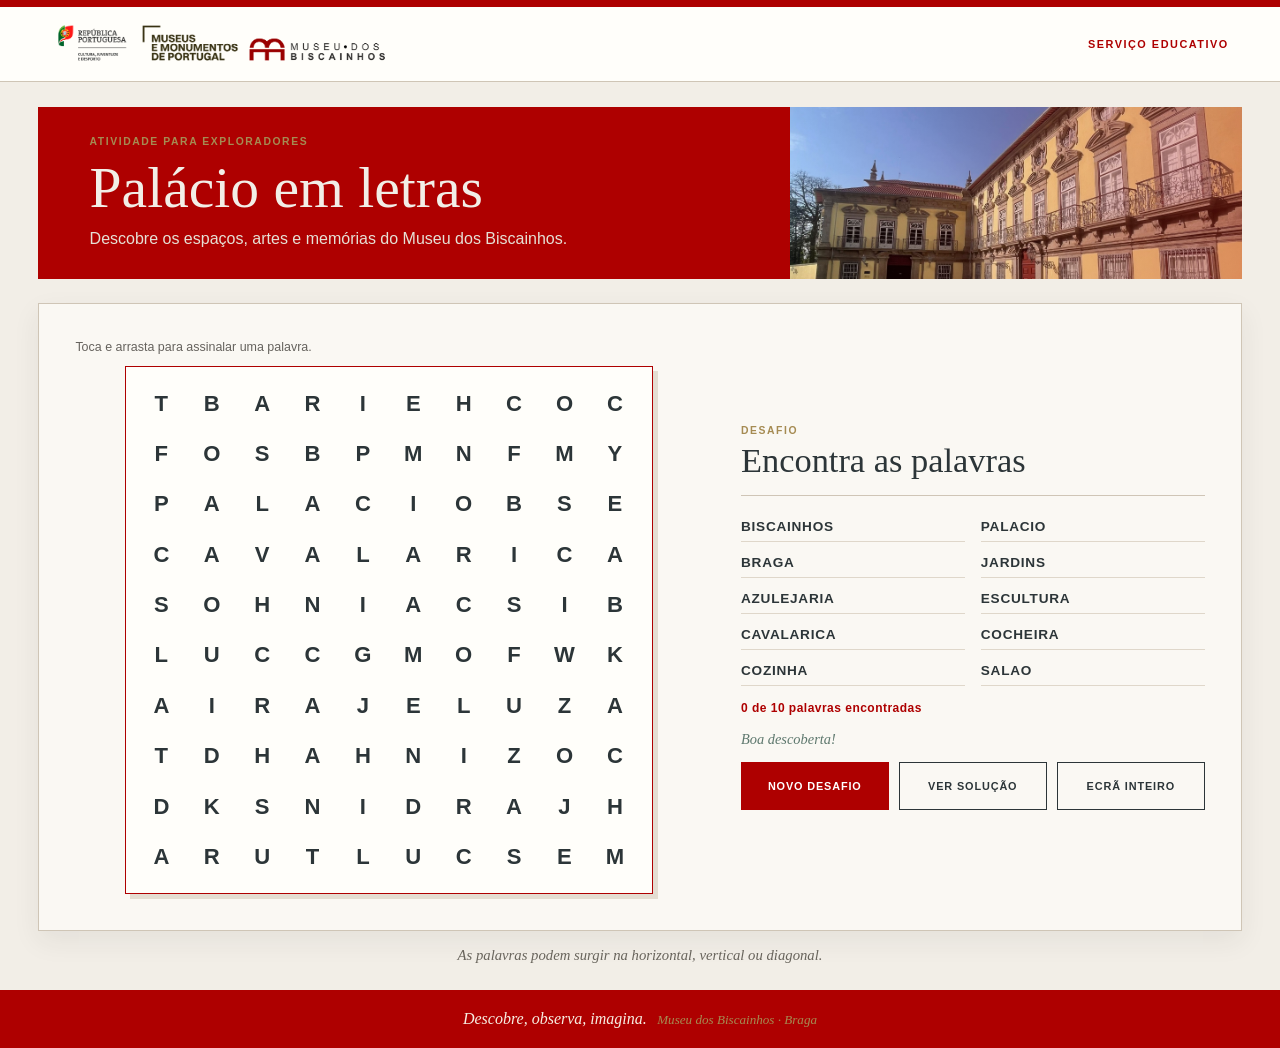
==== index.html @ b3211537 "Add files via upload" ====
<!doctype html>
<html lang="pt-PT">
<head>
  <meta charset="utf-8">
  <meta name="viewport" content="width=device-width, initial-scale=1">
  <meta name="theme-color" content="#ae0000">
  <meta name="description" content="Sopa de letras interativa do Museu dos Biscainhos.">
  <link rel="manifest" href="manifest.webmanifest">
  <link rel="icon" href="icon.svg" type="image/svg+xml">
  <link rel="apple-touch-icon" href="icon.svg">
  <title>Museu dos Biscainhos — Sopa de Letras</title>
  <link rel="stylesheet" href="wordfind.css">
</head>
<body>
  <header class="site-header">
    <img class="logo" src="logo.png" alt="República Portuguesa, Museus e Monumentos de Portugal e Museu dos Biscainhos">
    <p class="section-label">Serviço Educativo</p>
  </header>

  <main id="main">
    <section class="intro-panel">
      <div class="intro-copy">
        <p class="eyebrow">ATIVIDADE PARA EXPLORADORES</p>
        <h1>Palácio em letras</h1>
        <p>Descobre os espaços, artes e memórias do Museu dos Biscainhos.</p>
      </div>
      <div class="hero-art" role="img" aria-label="Fachada do Museu dos Biscainhos"></div>
    </section>

    <section class="game-card" aria-label="Sopa de letras">
      <div class="board-panel">
        <p class="board-instruction">Toca e arrasta para assinalar uma palavra.</p>
        <div id="puzzle" aria-label="Tabuleiro da sopa de letras"></div>
      </div>
      <aside class="word-panel">
        <div class="panel-heading">
          <p class="eyebrow">DESAFIO</p>
          <h2>Encontra as palavras</h2>
        </div>
        <ul id="words" aria-label="Palavras a encontrar">
          <li><input class="word" value="BISCAINHOS" readonly aria-label="Biscainhos"></li>
          <li><input class="word" value="PALACIO" readonly aria-label="Palácio"></li>
          <li><input class="word" value="BRAGA" readonly aria-label="Braga"></li>
          <li><input class="word" value="JARDINS" readonly aria-label="Jardins"></li>
          <li><input class="word" value="AZULEJARIA" readonly aria-label="Azulejaria"></li>
          <li><input class="word" value="ESCULTURA" readonly aria-label="Escultura"></li>
          <li><input class="word" value="CAVALARICA" readonly aria-label="Cavalariça"></li>
          <li><input class="word" value="COCHEIRA" readonly aria-label="Cocheira"></li>
          <li><input class="word" value="COZINHA" readonly aria-label="Cozinha"></li>
          <li><input class="word" value="SALAO" readonly aria-label="Salão"></li>
        </ul>
        <p id="progress" class="progress" aria-live="polite">0 de 10 palavras encontradas</p>
        <section id="discovery-card" class="discovery-card" aria-live="polite">
          <p class="discovery-label">CURIOSIDADE</p>
          <p id="discovery-text">Encontra uma palavra para revelar uma curiosidade sobre o Palácio dos Biscainhos.</p>
        </section>
        <p id="result-message" class="result-message" aria-live="polite"></p>
        <div class="actions">
          <button id="new-puzzle" type="button">Novo desafio</button>
          <button id="solve" type="button" class="secondary">Ver solução</button>
          <button id="fullscreen" type="button" class="secondary">Ecrã inteiro</button>
          <button id="install-app" type="button" class="secondary">Instalar app</button>
        </div>
      </aside>
    </section>

    <p class="hint">As palavras podem surgir na horizontal, vertical ou diagonal.</p>
  </main>

  <footer>Descobre, observa, imagina. <span>Museu dos Biscainhos · Braga</span></footer>

  <script src="jquery-1.7.1.min.js"></script>
  <script src="wordfind.js"></script>
  <script src="wordfindgame.js"></script>
  <script>
    let game;
    const foundWords = new Set();
    const facts = {
      biscainhos: 'O palácio começou a formar-se no século XVII e evoluiu ao longo dos séculos XVIII e XIX.',
      palacio: 'O próprio edifício é a peça central do programa museográfico do Museu dos Biscainhos.',
      braga: 'O Museu dos Biscainhos localiza-se no centro histórico da cidade de Braga.',
      jardins: 'Os jardins históricos valorizam a arquitetura e a escultura setecentistas.',
      azulejaria: 'A azulejaria é um dos elementos de destaque nos interiores ornamentais do palácio.',
      escultura: 'A escultura integra tanto os interiores como os jardins do conjunto patrimonial.',
      cavalarica: 'A cavalariça é um dos espaços funcionais do piso térreo do palácio.',
      cocheira: 'A cocheira recorda a organização prática de uma grande casa senhorial.',
      cozinha: 'A cozinha integra os espaços funcionais situados no piso térreo.',
      salao: 'O Salão Nobre, no andar nobre, era um espaço de sociabilização e representação.'
    };

    function updateProgress() {
      const total = $('input.word').length;
      $('#progress').text(`${foundWords.size} de ${total} palavras encontradas`);
    }

    function showDiscovery(word) {
      if (foundWords.has(word)) return;
      foundWords.add(word);
      $('#discovery-text').text(facts[word] || 'Descobriste mais um elemento do Museu dos Biscainhos.');
      $('#discovery-card').addClass('is-visible');
      updateProgress();
    }

    function completePuzzle() {
      $('#result-message').text('Parabéns! Descobriste os segredos do Palácio dos Biscainhos.').removeClass('error');
      $('#puzzle').addClass('is-complete');
    }

    function recreate() {
      foundWords.clear();
      updateProgress();
      $('#discovery-card').removeClass('is-visible');
      $('#discovery-text').text('Encontra uma palavra para revelar uma curiosidade sobre o Palácio dos Biscainhos.');
      $('#puzzle').removeClass('is-complete');
      $('#result-message').text('Boa descoberta!').removeClass('error');
      try {
        game = new WordFindGame('#puzzle', {
          allowedMissingWords: 0,
          maxGridGrowth: 10,
          fillBlanks: true,
          maxAttempts: 300,
          onWordFound: showDiscovery,
          onComplete: completePuzzle
        });
      } catch (error) {
        $('#result-message').text('Não foi possível criar o desafio.').addClass('error');
      }
    }

    recreate();
    $('#new-puzzle').on('click', recreate);
    $('#solve').on('click', function () { game.solve(); });
    $('#fullscreen').on('click', function () {
      if (document.fullscreenElement) {
        document.exitFullscreen();
      } else {
        document.documentElement.requestFullscreen();
      }
    });
    $(document).on('fullscreenchange', function () {
      $('#fullscreen').text(document.fullscreenElement ? 'Sair do ecrã' : 'Ecrã inteiro');
    });

    let installPrompt;
    window.addEventListener('beforeinstallprompt', function (event) {
      event.preventDefault();
      installPrompt = event;
      $('#install-app').addClass('is-available');
    });
    $('#install-app').on('click', async function () {
      if (!installPrompt) return;
      installPrompt.prompt();
      await installPrompt.userChoice;
      installPrompt = null;
      $('#install-app').removeClass('is-available');
    });
    window.addEventListener('appinstalled', function () {
      $('#install-app').removeClass('is-available');
    });
    if ('serviceWorker' in navigator) {
      window.addEventListener('load', function () {
        navigator.serviceWorker.register('service-worker.js');
      });
    }
  </script>
</body>
</html>
---- wordfind.css ----
:root {
  --ink: #2c3538;
  --red: #ae0000;
  --red-dark: #8e0000;
  --paper: #f2eee7;
  --paper-dark: #e4ddd1;
  --gold: #a58b52;
  --gold-dark: #524610;
  --wine: #754536;
  --line: #cfc5b6;
  --found: #5e786e;
}

* { box-sizing: border-box; }

body {
  min-width: 320px;
  min-height: 100vh;
  margin: 0;
  color: var(--ink);
  background: var(--paper);
  font-family: Arial, Helvetica, sans-serif;
}

.site-header {
  display: flex;
  align-items: center;
  justify-content: space-between;
  min-height: 4.75rem;
  padding: .7rem clamp(1.25rem, 4vw, 4rem);
  color: var(--ink);
  background: #fffefa;
  border-top: .45rem solid var(--red);
  border-bottom: 1px solid var(--line);
}
.logo { display: block; width: min(42rem, 68vw); max-height: 3.2rem; object-fit: contain; object-position: left center; }
.section-label { margin: 0; color: var(--red); font-size: .68rem; font-weight: bold; letter-spacing: .14em; text-align: right; text-transform: uppercase; }

#main { max-width: 84rem; margin: 0 auto; padding: 1.25rem clamp(1rem, 3vw, 2.5rem) 1.6rem; }
.intro-panel { display: grid; min-height: 9.5rem; color: var(--paper); background: var(--red); }
.intro-copy { display: flex; flex-direction: column; justify-content: center; padding: 1.5rem clamp(1.5rem, 4vw, 3.6rem); }
.eyebrow { margin: 0 0 .45rem; color: var(--gold); font-size: .65rem; font-weight: bold; letter-spacing: .15em; }
h1, h2, p { margin-top: 0; }
h1 { margin-bottom: .45rem; font: normal clamp(2rem, 4.5vw, 3.7rem) Georgia, 'Times New Roman', serif; }
.intro-copy > p:last-child { max-width: 31rem; margin-bottom: 0; color: #e6e0d5; line-height: 1.45; }
.hero-art {
  min-height: 8rem;
  background: linear-gradient(90deg, #ae000000, #ae000055), url('fachada-biscainhos.jpg') center / cover;
}

.game-card {
  display: grid;
  gap: clamp(1.25rem, 3vw, 2.6rem);
  margin-top: 1.25rem;
  padding: clamp(1rem, 3vw, 2.25rem);
  background: #faf8f3;
  border: 1px solid var(--line);
  box-shadow: 0 10px 26px #292b2b12;
}
.board-panel { text-align: center; }
.board-instruction { margin-bottom: .75rem; color: #65625d; font-size: .78rem; }
#puzzle { display: inline-block; padding: clamp(.4rem, 1.3vw, .7rem); background: #fffefa; border: 1px solid var(--red); box-shadow: 5px 5px 0 var(--paper-dark); }
#puzzle > div { display: flex; }
.puzzleSquare {
  width: clamp(1.85rem, 6.1vw, 3.15rem);
  height: clamp(1.85rem, 6.1vw, 3.15rem);
  padding: 0;
  color: var(--ink);
  background: transparent;
  border: 0;
  border-radius: 50%;
  font: bold clamp(.82rem, 2.5vw, 1.38rem) Arial, Helvetica, sans-serif;
  cursor: crosshair;
  touch-action: none;
}
.puzzleSquare:focus-visible { outline: 3px solid var(--red); outline-offset: -3px; }
#puzzle .selected { background: #e2c978; }
#puzzle .found { color: #fff; background: var(--found); }
#puzzle .solved { color: #fff; background: var(--wine); }
#puzzle .complete { background: var(--gold); }

.word-panel { align-self: center; min-width: 0; }
.panel-heading { padding-bottom: .9rem; border-bottom: 1px solid var(--line); }
.panel-heading .eyebrow { margin-bottom: .35rem; }
h2 { margin-bottom: 0; font: normal clamp(1.5rem, 3vw, 2.15rem) Georgia, 'Times New Roman', serif; }
#words { display: grid; grid-template-columns: repeat(2, minmax(0, 1fr)); gap: .35rem 1rem; margin: 1rem 0 0; padding: 0; list-style: none; }
#words li { min-width: 0; }
input.word { width: 100%; padding: .45rem 0; color: var(--ink); background: transparent; border: 0; border-bottom: 1px solid #dfd7ca; font: bold clamp(.7rem, 1.7vw, .85rem) Arial, sans-serif; letter-spacing: .055em; }
input.word.wordFound {
  color: var(--red-dark);
  font-weight: bold;
  opacity: .72;
  text-decoration: line-through solid var(--red) 2px;
  text-decoration-skip-ink: none;
}
.progress { margin: .9rem 0 0; color: var(--red); font-size: .75rem; font-weight: bold; letter-spacing: .04em; }
.discovery-card { display: none; margin-top: .8rem; padding: .85rem 1rem; background: #f4ede0; border-left: 3px solid var(--red); }
.discovery-card.is-visible { display: block; animation: appear .25s ease-out; }
.discovery-label { margin: 0 0 .35rem; color: var(--red); font-size: .63rem; font-weight: bold; letter-spacing: .13em; }
.discovery-card p:last-child { margin-bottom: 0; font: italic .92rem/1.35 Georgia, serif; }
.result-message { min-height: 1.25rem; margin: 1rem 0 .7rem; color: var(--found); font: italic .9rem Georgia, serif; }
.result-message.error { color: var(--wine); }
.actions { display: grid; grid-template-columns: repeat(3, 1fr); gap: .65rem; }
button { min-height: 3rem; padding: .75rem .55rem; color: #fff; background: var(--red); border: 1px solid var(--red); font: bold .68rem Arial, sans-serif; letter-spacing: .08em; text-transform: uppercase; cursor: pointer; touch-action: manipulation; }
button:hover { background: var(--red-dark); }
button.secondary { color: var(--ink); background: transparent; border-color: var(--ink); }
button.secondary:hover { color: #fff; background: var(--red-dark); border-color: var(--red-dark); }
#install-app { display: none; }
#install-app.is-available { display: block; }
.hint { margin: 1rem 0 0; color: #68645c; text-align: center; font: italic .92rem Georgia, serif; }
footer { padding: 1.25rem; color: #f7eee2; text-align: center; background: var(--red); font: italic 1rem Georgia, serif; }
footer span { margin-left: .4rem; color: var(--gold); font-size: .82rem; }

#puzzle.is-complete { animation: celebrate .6s ease-out; }
@keyframes appear { from { opacity: 0; transform: translateY(.35rem); } to { opacity: 1; transform: translateY(0); } }
@keyframes celebrate { 50% { transform: scale(1.02); box-shadow: 0 0 0 8px #ae000025; } }

@media (min-width: 700px) {
  .intro-panel { grid-template-columns: minmax(0, 1.25fr) minmax(13rem, .75fr); }
  .game-card { grid-template-columns: minmax(25rem, 1.15fr) minmax(17rem, .85fr); align-items: center; }
  .board-instruction { text-align: left; }
}

@media (min-width: 1024px) and (min-height: 600px) {
  #main { padding-top: 1.6rem; }
  .intro-panel { min-height: 10.75rem; }
  .game-card { margin-top: 1.5rem; }
}

@media (max-width: 390px) {
  .site-header { min-height: 3.4rem; }
  .section-label { display: none; }
  #words { grid-template-columns: 1fr; }
  .actions { grid-template-columns: 1fr; }
}
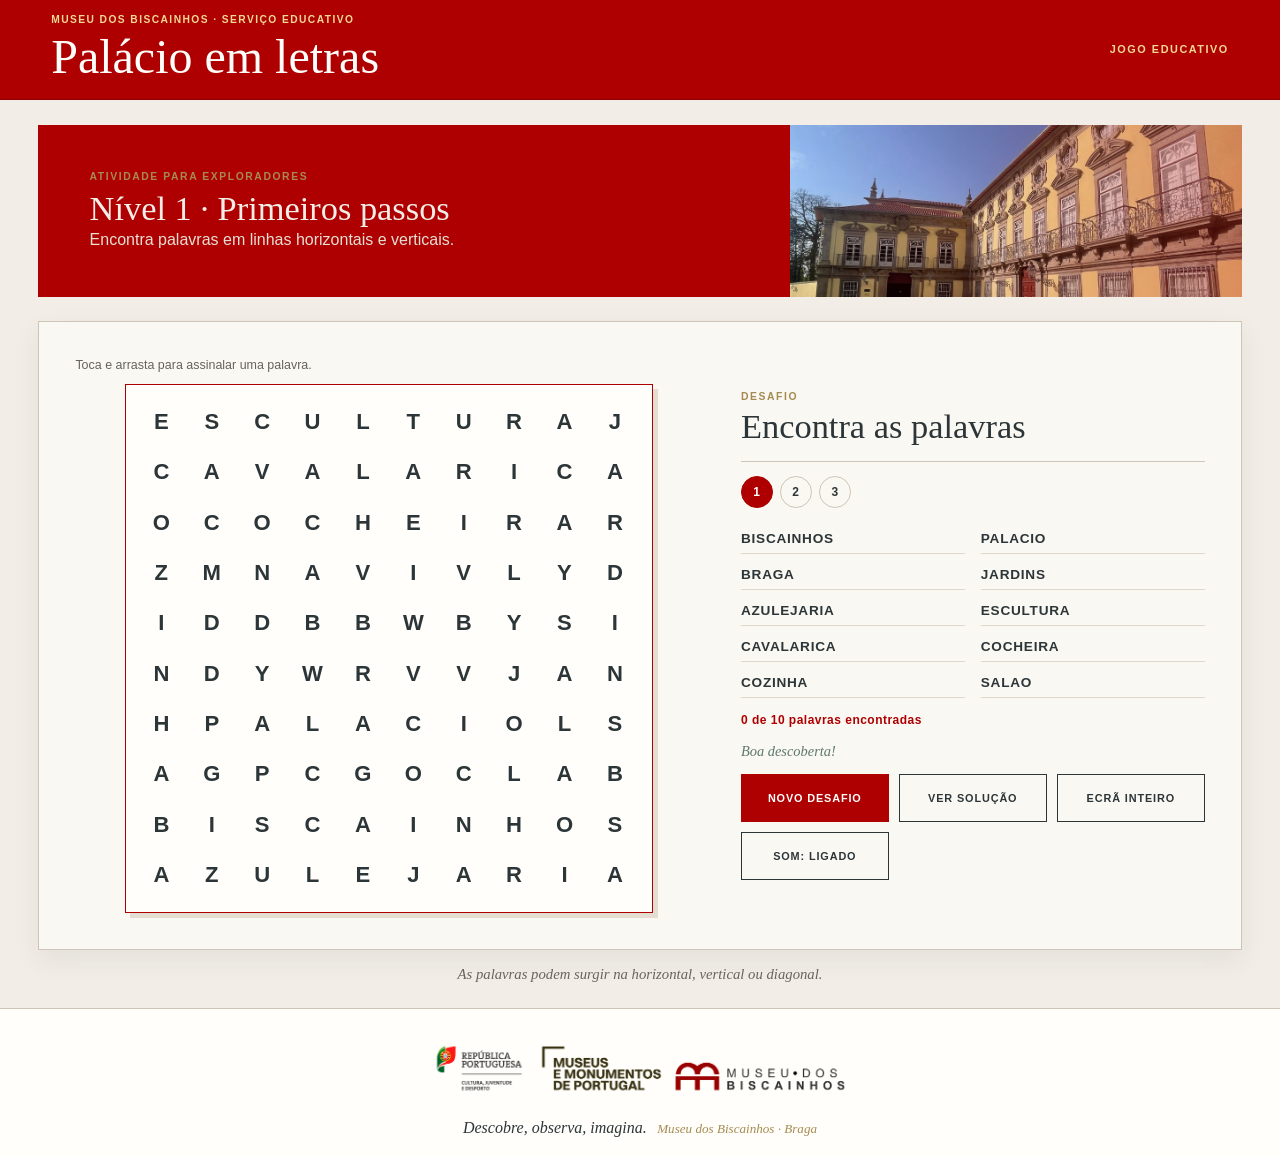
==== commit 1914400b: "dicionar níveis, som e melhorar interface" ====
--- a/index.html
+++ b/index.html
@@ -13,16 +13,19 @@
 </head>
 <body>
   <header class="site-header">
-    <img class="logo" src="logo.png" alt="República Portuguesa, Museus e Monumentos de Portugal e Museu dos Biscainhos">
-    <p class="section-label">Serviço Educativo</p>
+    <div>
+      <p class="site-kicker">Museu dos Biscainhos · Serviço Educativo</p>
+      <h1>Palácio em letras</h1>
+    </div>
+    <p class="section-label">Jogo educativo</p>
   </header>
 
   <main id="main">
     <section class="intro-panel">
       <div class="intro-copy">
         <p class="eyebrow">ATIVIDADE PARA EXPLORADORES</p>
-        <h1>Palácio em letras</h1>
-        <p>Descobre os espaços, artes e memórias do Museu dos Biscainhos.</p>
+        <h2 id="level-title">Nível 1 · Primeiros passos</h2>
+        <p id="level-description">Descobre os espaços, artes e memórias do Museu dos Biscainhos em linhas horizontais e verticais.</p>
       </div>
       <div class="hero-art" role="img" aria-label="Fachada do Museu dos Biscainhos"></div>
     </section>
@@ -36,6 +39,11 @@
         <div class="panel-heading">
           <p class="eyebrow">DESAFIO</p>
           <h2>Encontra as palavras</h2>
+        </div>
+        <div id="levels" class="levels" aria-label="Níveis de dificuldade">
+          <button type="button" class="level-button is-active" data-level="0">1</button>
+          <button type="button" class="level-button" data-level="1">2</button>
+          <button type="button" class="level-button" data-level="2">3</button>
         </div>
         <ul id="words" aria-label="Palavras a encontrar">
           <li><input class="word" value="BISCAINHOS" readonly aria-label="Biscainhos"></li>
@@ -60,6 +68,8 @@
           <button id="solve" type="button" class="secondary">Ver solução</button>
           <button id="fullscreen" type="button" class="secondary">Ecrã inteiro</button>
           <button id="install-app" type="button" class="secondary">Instalar app</button>
+          <button id="sound" type="button" class="secondary" aria-pressed="true">Som: ligado</button>
+          <button id="next-level" type="button" class="secondary">Próximo nível</button>
         </div>
       </aside>
     </section>
@@ -67,14 +77,36 @@
     <p class="hint">As palavras podem surgir na horizontal, vertical ou diagonal.</p>
   </main>
 
-  <footer>Descobre, observa, imagina. <span>Museu dos Biscainhos · Braga</span></footer>
+  <footer>
+    <img class="footer-logo" src="logo.png" alt="República Portuguesa, Museus e Monumentos de Portugal e Museu dos Biscainhos">
+    <p>Descobre, observa, imagina. <span>Museu dos Biscainhos · Braga</span></p>
+  </footer>
 
   <script src="jquery-1.7.1.min.js"></script>
   <script src="wordfind.js"></script>
   <script src="wordfindgame.js"></script>
   <script>
     let game;
+    let currentLevel = 0;
+    let soundEnabled = localStorage.getItem('palacio-em-letras-sound') !== 'off';
     const foundWords = new Set();
+    const levels = [
+      {
+        title: 'Nível 1 · Primeiros passos',
+        description: 'Encontra palavras em linhas horizontais e verticais.',
+        orientations: ['horizontal', 'vertical']
+      },
+      {
+        title: 'Nível 2 · Olhar atento',
+        description: 'Agora as palavras também podem surgir na diagonal.',
+        orientations: ['horizontal', 'vertical', 'diagonal', 'diagonalBack']
+      },
+      {
+        title: 'Nível 3 · Mestre explorador',
+        description: 'Todas as direções são possíveis, incluindo palavras invertidas.',
+        orientations: ['horizontal', 'horizontalBack', 'vertical', 'verticalUp', 'diagonal', 'diagonalBack', 'diagonalUp', 'diagonalUpBack']
+      }
+    ];
     const facts = {
       biscainhos: 'O palácio começou a formar-se no século XVII e evoluiu ao longo dos séculos XVIII e XIX.',
       palacio: 'O próprio edifício é a peça central do programa museográfico do Museu dos Biscainhos.',
@@ -93,17 +125,48 @@
       $('#progress').text(`${foundWords.size} de ${total} palavras encontradas`);
     }
 
+    function playNotes(notes) {
+      if (!soundEnabled || !window.AudioContext && !window.webkitAudioContext) return;
+      const AudioContext = window.AudioContext || window.webkitAudioContext;
+      const context = new AudioContext();
+      const start = context.currentTime;
+      notes.forEach(function (note, index) {
+        const oscillator = context.createOscillator();
+        const gain = context.createGain();
+        oscillator.type = 'sine';
+        oscillator.frequency.value = note;
+        gain.gain.setValueAtTime(.0001, start + index * .11);
+        gain.gain.exponentialRampToValueAtTime(.12, start + index * .11 + .02);
+        gain.gain.exponentialRampToValueAtTime(.0001, start + index * .11 + .2);
+        oscillator.connect(gain).connect(context.destination);
+        oscillator.start(start + index * .11);
+        oscillator.stop(start + index * .11 + .22);
+      });
+      setTimeout(function () { context.close(); }, notes.length * 120 + 250);
+    }
+
+    function updateLevelUI() {
+      const level = levels[currentLevel];
+      $('#level-title').text(level.title);
+      $('#level-description').text(level.description);
+      $('.level-button').removeClass('is-active').filter('[data-level="' + currentLevel + '"]').addClass('is-active');
+      $('#next-level').text(currentLevel < levels.length - 1 ? 'Próximo nível' : 'Todos concluídos');
+    }
+
     function showDiscovery(word) {
       if (foundWords.has(word)) return;
       foundWords.add(word);
       $('#discovery-text').text(facts[word] || 'Descobriste mais um elemento do Museu dos Biscainhos.');
       $('#discovery-card').addClass('is-visible');
       updateProgress();
+      playNotes([523, 659]);
     }
 
     function completePuzzle() {
       $('#result-message').text('Parabéns! Descobriste os segredos do Palácio dos Biscainhos.').removeClass('error');
       $('#puzzle').addClass('is-complete');
+      if (currentLevel < levels.length - 1) $('#next-level').addClass('is-available');
+      playNotes([523, 659, 784, 1047]);
     }
 
     function recreate() {
@@ -112,6 +175,7 @@
       $('#discovery-card').removeClass('is-visible');
       $('#discovery-text').text('Encontra uma palavra para revelar uma curiosidade sobre o Palácio dos Biscainhos.');
       $('#puzzle').removeClass('is-complete');
+      $('#next-level').removeClass('is-available');
       $('#result-message').text('Boa descoberta!').removeClass('error');
       try {
         game = new WordFindGame('#puzzle', {
@@ -119,6 +183,7 @@
           maxGridGrowth: 10,
           fillBlanks: true,
           maxAttempts: 300,
+          orientations: levels[currentLevel].orientations,
           onWordFound: showDiscovery,
           onComplete: completePuzzle
         });
@@ -130,6 +195,24 @@
     recreate();
     $('#new-puzzle').on('click', recreate);
     $('#solve').on('click', function () { game.solve(); });
+    $('.level-button').on('click', function () {
+      currentLevel = Number($(this).data('level'));
+      updateLevelUI();
+      recreate();
+    });
+    $('#next-level').on('click', function () {
+      if (currentLevel < levels.length - 1) {
+        currentLevel += 1;
+        updateLevelUI();
+        recreate();
+      }
+    });
+    $('#sound').on('click', function () {
+      soundEnabled = !soundEnabled;
+      localStorage.setItem('palacio-em-letras-sound', soundEnabled ? 'on' : 'off');
+      $(this).attr('aria-pressed', soundEnabled).text(soundEnabled ? 'Som: ligado' : 'Som: desligado');
+      if (soundEnabled) playNotes([523]);
+    });
     $('#fullscreen').on('click', function () {
       if (document.fullscreenElement) {
         document.exitFullscreen();
@@ -162,6 +245,8 @@
         navigator.serviceWorker.register('service-worker.js');
       });
     }
+    updateLevelUI();
+    $('#sound').attr('aria-pressed', soundEnabled).text(soundEnabled ? 'Som: ligado' : 'Som: desligado');
   </script>
 </body>
 </html>
--- a/wordfind.css
+++ b/wordfind.css
@@ -26,15 +26,15 @@
   display: flex;
   align-items: center;
   justify-content: space-between;
-  min-height: 4.75rem;
-  padding: .7rem clamp(1.25rem, 4vw, 4rem);
-  color: var(--ink);
-  background: #fffefa;
-  border-top: .45rem solid var(--red);
-  border-bottom: 1px solid var(--line);
+  min-height: 6.2rem;
+  padding: .9rem clamp(1.25rem, 4vw, 4rem);
+  color: #fffefa;
+  background: var(--red);
+  border-bottom: 1px solid var(--red-dark);
 }
-.logo { display: block; width: min(42rem, 68vw); max-height: 3.2rem; object-fit: contain; object-position: left center; }
-.section-label { margin: 0; color: var(--red); font-size: .68rem; font-weight: bold; letter-spacing: .14em; text-align: right; text-transform: uppercase; }
+.site-kicker { margin: 0 0 .25rem; color: #f1d895; font-size: .64rem; font-weight: bold; letter-spacing: .14em; text-transform: uppercase; }
+.site-header h1 { margin: 0; font: normal clamp(1.85rem, 4vw, 3rem) Georgia, 'Times New Roman', serif; }
+.section-label { margin: 0; color: #f1d895; font-size: .68rem; font-weight: bold; letter-spacing: .14em; text-align: right; text-transform: uppercase; }
 
 #main { max-width: 84rem; margin: 0 auto; padding: 1.25rem clamp(1rem, 3vw, 2.5rem) 1.6rem; }
 .intro-panel { display: grid; min-height: 9.5rem; color: var(--paper); background: var(--red); }
@@ -83,6 +83,9 @@
 .panel-heading { padding-bottom: .9rem; border-bottom: 1px solid var(--line); }
 .panel-heading .eyebrow { margin-bottom: .35rem; }
 h2 { margin-bottom: 0; font: normal clamp(1.5rem, 3vw, 2.15rem) Georgia, 'Times New Roman', serif; }
+.levels { display: flex; gap: .45rem; margin: .9rem 0 .2rem; }
+.level-button { display: grid; width: 2rem; min-height: 2rem; padding: 0; color: var(--ink); background: transparent; border-color: var(--line); border-radius: 50%; font-size: .75rem; place-items: center; }
+.level-button.is-active, .level-button:hover { color: #fff; background: var(--red); border-color: var(--red); }
 #words { display: grid; grid-template-columns: repeat(2, minmax(0, 1fr)); gap: .35rem 1rem; margin: 1rem 0 0; padding: 0; list-style: none; }
 #words li { min-width: 0; }
 input.word { width: 100%; padding: .45rem 0; color: var(--ink); background: transparent; border: 0; border-bottom: 1px solid #dfd7ca; font: bold clamp(.7rem, 1.7vw, .85rem) Arial, sans-serif; letter-spacing: .055em; }
@@ -107,8 +110,12 @@
 button.secondary:hover { color: #fff; background: var(--red-dark); border-color: var(--red-dark); }
 #install-app { display: none; }
 #install-app.is-available { display: block; }
+#next-level { display: none; }
+#next-level.is-available { display: block; }
 .hint { margin: 1rem 0 0; color: #68645c; text-align: center; font: italic .92rem Georgia, serif; }
-footer { padding: 1.25rem; color: #f7eee2; text-align: center; background: var(--red); font: italic 1rem Georgia, serif; }
+footer { padding: 1.75rem 1.25rem 1.25rem; color: var(--ink); text-align: center; background: #fffefa; border-top: 1px solid var(--line); font: italic 1rem Georgia, serif; }
+.footer-logo { display: block; width: min(42rem, 86vw); max-height: 4rem; margin: 0 auto 1.1rem; object-fit: contain; }
+footer p { margin: 0; }
 footer span { margin-left: .4rem; color: var(--gold); font-size: .82rem; }
 
 #puzzle.is-complete { animation: celebrate .6s ease-out; }
@@ -128,8 +135,24 @@
 }
 
 @media (max-width: 390px) {
-  .site-header { min-height: 3.4rem; }
+  .site-header { min-height: 4.7rem; }
   .section-label { display: none; }
   #words { grid-template-columns: 1fr; }
   .actions { grid-template-columns: 1fr; }
 }
+
+@media (max-width: 699px) {
+  #main { padding: .75rem; }
+  .site-header { align-items: center; }
+  .section-label { display: none; }
+  .intro-panel { min-height: 0; }
+  .intro-copy { padding: 1.2rem 1.3rem; }
+  .hero-art { min-height: 9rem; }
+  .game-card { gap: 1.1rem; margin-top: .75rem; padding: 1rem; }
+  .actions { grid-template-columns: repeat(2, minmax(0, 1fr)); }
+  .puzzleSquare { width: clamp(1.85rem, 8vw, 2.45rem); height: clamp(1.85rem, 8vw, 2.45rem); }
+}
+
+@media (max-width: 390px) {
+  .actions { grid-template-columns: 1fr; }
+}
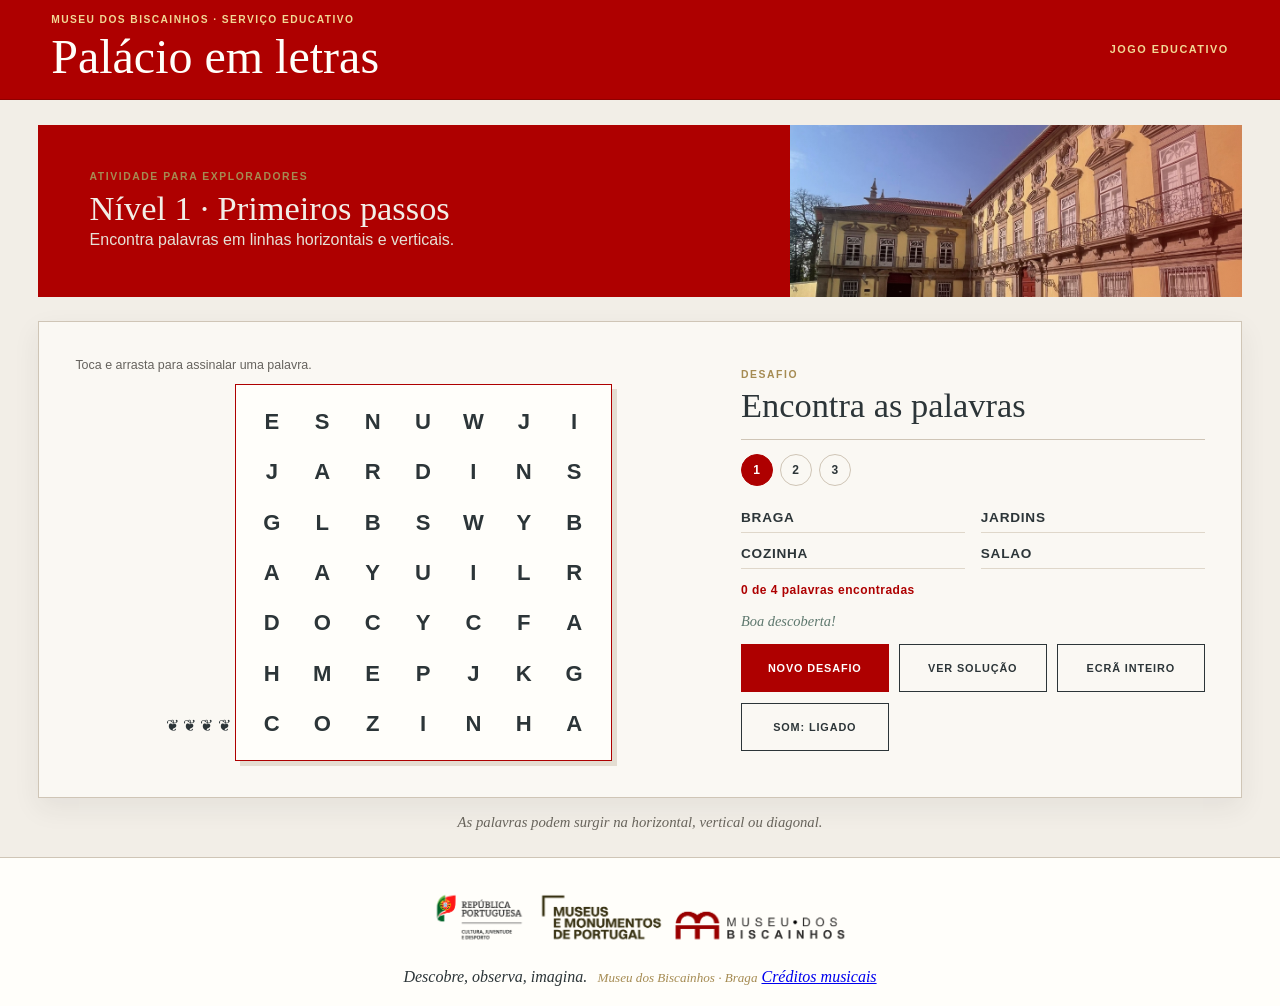
==== commit 65322c03: "atualizações" ====
--- a/index.html
+++ b/index.html
@@ -33,7 +33,13 @@
     <section class="game-card" aria-label="Sopa de letras">
       <div class="board-panel">
         <p class="board-instruction">Toca e arrasta para assinalar uma palavra.</p>
-        <div id="puzzle" aria-label="Tabuleiro da sopa de letras"></div>
+        <div class="puzzle-frame">
+          <span class="frame-corner top-left" aria-hidden="true">❦</span>
+          <span class="frame-corner top-right" aria-hidden="true">❦</span>
+          <span class="frame-corner bottom-left" aria-hidden="true">❦</span>
+          <span class="frame-corner bottom-right" aria-hidden="true">❦</span>
+          <div id="puzzle" aria-label="Tabuleiro da sopa de letras"></div>
+        </div>
       </div>
       <aside class="word-panel">
         <div class="panel-heading">
@@ -79,7 +85,7 @@
 
   <footer>
     <img class="footer-logo" src="logo.png" alt="República Portuguesa, Museus e Monumentos de Portugal e Museu dos Biscainhos">
-    <p>Descobre, observa, imagina. <span>Museu dos Biscainhos · Braga</span></p>
+    <p>Descobre, observa, imagina. <span>Museu dos Biscainhos · Braga</span> <a href="creditos.html">Créditos musicais</a></p>
   </footer>
 
   <script src="jquery-1.7.1.min.js"></script>
@@ -89,23 +95,34 @@
     let game;
     let currentLevel = 0;
     let soundEnabled = localStorage.getItem('palacio-em-letras-sound') !== 'off';
+    const completionAudio = new Audio();
+    let musicTimer;
     const foundWords = new Set();
     const levels = [
       {
         title: 'Nível 1 · Primeiros passos',
         description: 'Encontra palavras em linhas horizontais e verticais.',
-        orientations: ['horizontal', 'vertical']
+        orientations: ['horizontal', 'vertical'],
+        words: ['braga', 'jardins', 'cozinha', 'salao']
       },
       {
         title: 'Nível 2 · Olhar atento',
         description: 'Agora as palavras também podem surgir na diagonal.',
-        orientations: ['horizontal', 'vertical', 'diagonal', 'diagonalBack']
+        orientations: ['horizontal', 'vertical', 'diagonal', 'diagonalBack'],
+        words: ['palacio', 'azulejaria', 'escultura']
       },
       {
         title: 'Nível 3 · Mestre explorador',
         description: 'Todas as direções são possíveis, incluindo palavras invertidas.',
-        orientations: ['horizontal', 'horizontalBack', 'vertical', 'verticalUp', 'diagonal', 'diagonalBack', 'diagonalUp', 'diagonalUpBack']
-      }
+        orientations: ['horizontal', 'horizontalBack', 'vertical', 'verticalUp', 'diagonal', 'diagonalBack', 'diagonalUp', 'diagonalUpBack'],
+        words: ['biscainhos', 'cavalarica', 'cocheira']
+      }
+    ];
+    const levelMusic = [
+      { src: 'bach-cello-suite-1.ogg', title: 'J. S. Bach — Suite para Violoncelo n.º 1, Prelúdio' },
+      { src: 'handel-water-music.ogg', title: 'G. F. Handel — Water Music' },
+      { src: 'bach-brandenburg-3.ogg', title: 'J. S. Bach — Concerto de Brandemburgo n.º 3' },
+      { src: 'vivaldi-spring.ogg', title: 'A. Vivaldi — A Primavera, de As Quatro Estações' }
     ];
     const facts = {
       biscainhos: 'O palácio começou a formar-se no século XVII e evoluiu ao longo dos séculos XVIII e XIX.',
@@ -123,6 +140,19 @@
     function updateProgress() {
       const total = $('input.word').length;
       $('#progress').text(`${foundWords.size} de ${total} palavras encontradas`);
+    }
+
+    function renderWords() {
+      const levelWords = levels[currentLevel].words;
+      $('#words').empty();
+      levelWords.forEach(function (word) {
+        $('<li><input class="word" readonly></li>')
+          .find('input')
+          .val(word.toUpperCase())
+          .attr('aria-label', word)
+          .end()
+          .appendTo('#words');
+      });
     }
 
     function playNotes(notes) {
@@ -145,6 +175,35 @@
       setTimeout(function () { context.close(); }, notes.length * 120 + 250);
     }
 
+    function stopCompletionMusic() {
+      clearTimeout(musicTimer);
+      completionAudio.pause();
+      completionAudio.currentTime = 0;
+    }
+
+    function playCompletionMusic() {
+      if (!soundEnabled) return;
+      const playlist = currentLevel === levels.length - 1
+        ? [levelMusic[2], levelMusic[3]]
+        : [levelMusic[currentLevel]];
+      let trackIndex = 0;
+      stopCompletionMusic();
+      function playNextTrack() {
+        const track = playlist[trackIndex];
+        const duration = trackIndex === 0 && playlist.length > 1 ? 12000 : 20000;
+        completionAudio.src = track.src;
+        completionAudio.volume = .42;
+        completionAudio.play().catch(function () {});
+        $('#result-message').text('Parabéns! A ouvir: ' + track.title + '.').removeClass('error');
+        musicTimer = setTimeout(function () {
+          trackIndex += 1;
+          if (trackIndex < playlist.length) playNextTrack();
+          else stopCompletionMusic();
+        }, duration);
+      }
+      playNextTrack();
+    }
+
     function updateLevelUI() {
       const level = levels[currentLevel];
       $('#level-title').text(level.title);
@@ -166,11 +225,13 @@
       $('#result-message').text('Parabéns! Descobriste os segredos do Palácio dos Biscainhos.').removeClass('error');
       $('#puzzle').addClass('is-complete');
       if (currentLevel < levels.length - 1) $('#next-level').addClass('is-available');
-      playNotes([523, 659, 784, 1047]);
+      playCompletionMusic();
     }
 
     function recreate() {
       foundWords.clear();
+      stopCompletionMusic();
+      renderWords();
       updateProgress();
       $('#discovery-card').removeClass('is-visible');
       $('#discovery-text').text('Encontra uma palavra para revelar uma curiosidade sobre o Palácio dos Biscainhos.');
@@ -211,6 +272,7 @@
       soundEnabled = !soundEnabled;
       localStorage.setItem('palacio-em-letras-sound', soundEnabled ? 'on' : 'off');
       $(this).attr('aria-pressed', soundEnabled).text(soundEnabled ? 'Som: ligado' : 'Som: desligado');
+      if (!soundEnabled) stopCompletionMusic();
       if (soundEnabled) playNotes([523]);
     });
     $('#fullscreen').on('click', function () {
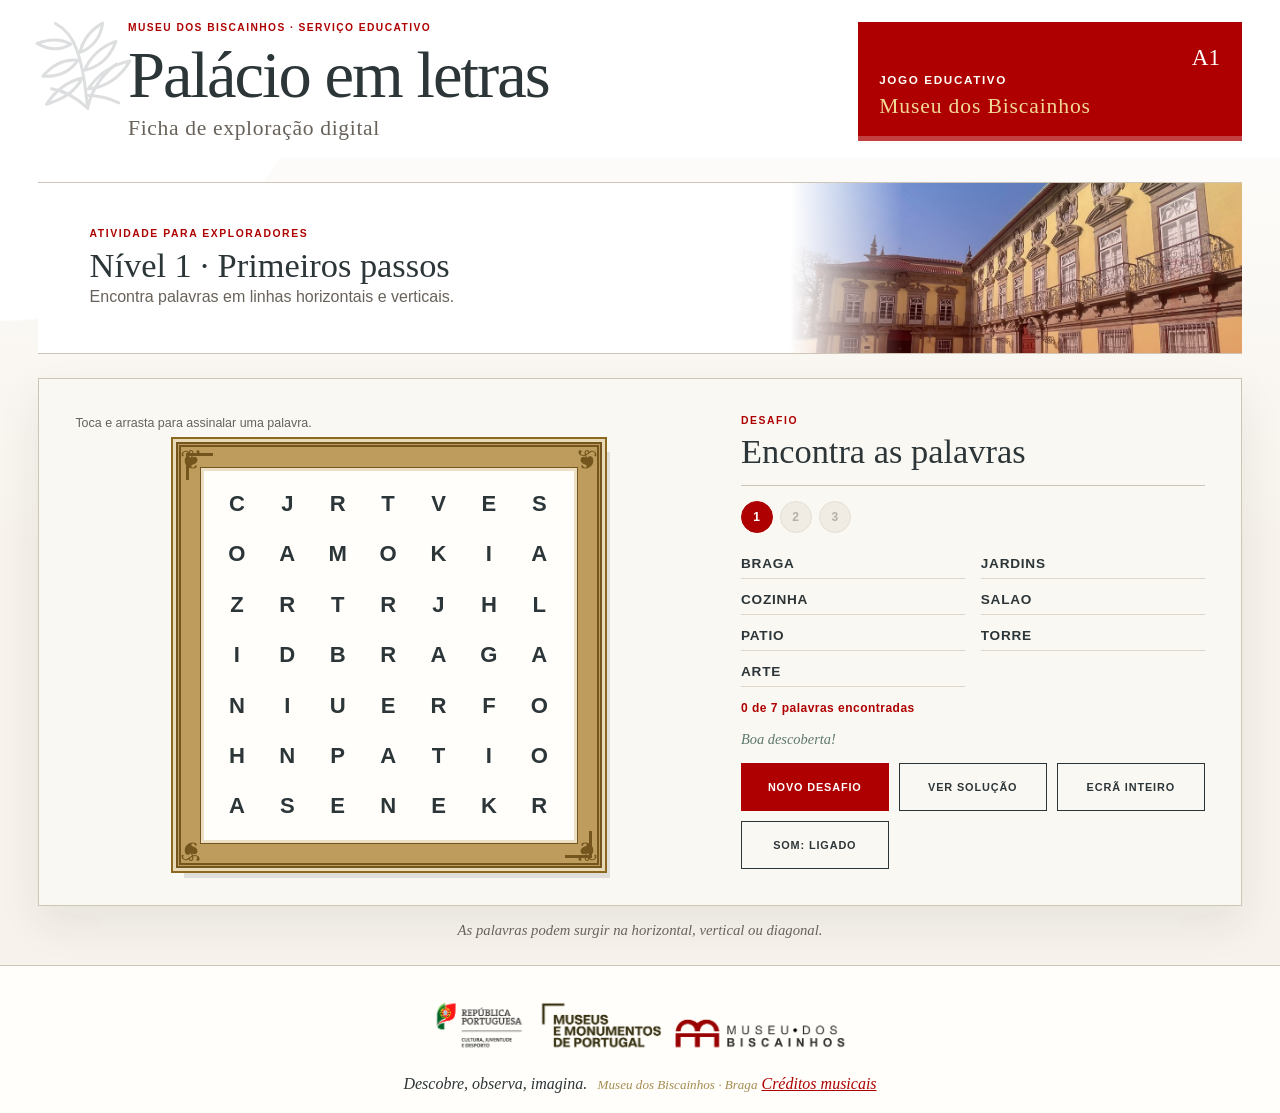
==== commit bb198c28: "update" ====
--- a/index.html
+++ b/index.html
@@ -13,11 +13,16 @@
 </head>
 <body>
   <header class="site-header">
-    <div>
+    <div class="brand-title">
       <p class="site-kicker">Museu dos Biscainhos · Serviço Educativo</p>
       <h1>Palácio em letras</h1>
+      <p class="site-subtitle">Ficha de exploração digital</p>
     </div>
-    <p class="section-label">Jogo educativo</p>
+    <div class="section-label">
+      <span id="level-code">A1</span>
+      <strong>Jogo educativo</strong>
+      <em>Museu dos Biscainhos</em>
+    </div>
   </header>
 
   <main id="main">
@@ -94,6 +99,7 @@
   <script>
     let game;
     let currentLevel = 0;
+    let highestUnlockedLevel = 0;
     let soundEnabled = localStorage.getItem('palacio-em-letras-sound') !== 'off';
     const completionAudio = new Audio();
     let musicTimer;
@@ -103,19 +109,19 @@
         title: 'Nível 1 · Primeiros passos',
         description: 'Encontra palavras em linhas horizontais e verticais.',
         orientations: ['horizontal', 'vertical'],
-        words: ['braga', 'jardins', 'cozinha', 'salao']
+        words: ['braga', 'jardins', 'cozinha', 'salao', 'patio', 'torre', 'arte']
       },
       {
         title: 'Nível 2 · Olhar atento',
         description: 'Agora as palavras também podem surgir na diagonal.',
         orientations: ['horizontal', 'vertical', 'diagonal', 'diagonalBack'],
-        words: ['palacio', 'azulejaria', 'escultura']
+        words: ['palacio', 'azulejaria', 'escultura', 'jardim', 'musica', 'jantar', 'nobre']
       },
       {
         title: 'Nível 3 · Mestre explorador',
         description: 'Todas as direções são possíveis, incluindo palavras invertidas.',
         orientations: ['horizontal', 'horizontalBack', 'vertical', 'verticalUp', 'diagonal', 'diagonalBack', 'diagonalUp', 'diagonalUpBack'],
-        words: ['biscainhos', 'cavalarica', 'cocheira']
+        words: ['biscainhos', 'cavalarica', 'cocheira', 'azulejos', 'escadaria', 'memoria', 'barroco']
       }
     ];
     const levelMusic = [
@@ -134,7 +140,18 @@
       cavalarica: 'A cavalariça é um dos espaços funcionais do piso térreo do palácio.',
       cocheira: 'A cocheira recorda a organização prática de uma grande casa senhorial.',
       cozinha: 'A cozinha integra os espaços funcionais situados no piso térreo.',
-      salao: 'O Salão Nobre, no andar nobre, era um espaço de sociabilização e representação.'
+      salao: 'O Salão Nobre, no andar nobre, era um espaço de sociabilização e representação.',
+      patio: 'O pátio organizava a entrada e a circulação de uma grande casa senhorial.',
+      torre: 'A Sala da Torre faz parte do percurso do andar nobre.',
+      arte: 'As coleções do museu cruzam arte, artes decorativas e modos de vida.',
+      jardim: 'O jardim histórico prolonga a experiência do palácio para o exterior.',
+      musica: 'A Sala de Música recorda práticas de convívio e representação social.',
+      jantar: 'A Sala de Jantar mostra como a casa senhorial também era palco de cerimónia.',
+      nobre: 'O andar nobre reunia os espaços de maior aparato e representação.',
+      azulejos: 'A Sala dos Azulejos destaca um dos elementos decorativos mais marcantes do museu.',
+      escadaria: 'A escadaria monumental prepara a passagem para os espaços nobres.',
+      memoria: 'O museu preserva memórias de arquitetura, quotidiano e artes decorativas.',
+      barroco: 'O Barroco marca muitos detalhes decorativos associados ao palácio.'
     };
 
     function updateProgress() {
@@ -208,7 +225,16 @@
       const level = levels[currentLevel];
       $('#level-title').text(level.title);
       $('#level-description').text(level.description);
+      $('#level-code').text('A' + (currentLevel + 1));
       $('.level-button').removeClass('is-active').filter('[data-level="' + currentLevel + '"]').addClass('is-active');
+      $('.level-button').each(function () {
+        const levelIndex = Number($(this).data('level'));
+        const isLocked = levelIndex > highestUnlockedLevel;
+        $(this)
+          .prop('disabled', isLocked)
+          .attr('aria-disabled', isLocked)
+          .toggleClass('is-locked', isLocked);
+      });
       $('#next-level').text(currentLevel < levels.length - 1 ? 'Próximo nível' : 'Todos concluídos');
     }
 
@@ -224,7 +250,11 @@
     function completePuzzle() {
       $('#result-message').text('Parabéns! Descobriste os segredos do Palácio dos Biscainhos.').removeClass('error');
       $('#puzzle').addClass('is-complete');
-      if (currentLevel < levels.length - 1) $('#next-level').addClass('is-available');
+      if (currentLevel < levels.length - 1) {
+        highestUnlockedLevel = Math.max(highestUnlockedLevel, currentLevel + 1);
+        updateLevelUI();
+        $('#next-level').addClass('is-available');
+      }
       playCompletionMusic();
     }
 
@@ -257,7 +287,12 @@
     $('#new-puzzle').on('click', recreate);
     $('#solve').on('click', function () { game.solve(); });
     $('.level-button').on('click', function () {
-      currentLevel = Number($(this).data('level'));
+      const requestedLevel = Number($(this).data('level'));
+      if (requestedLevel > highestUnlockedLevel) {
+        $('#result-message').text('Termina primeiro o nível anterior para desbloquear este desafio.').addClass('error');
+        return;
+      }
+      currentLevel = requestedLevel;
       updateLevelUI();
       recreate();
     });
--- a/wordfind.css
+++ b/wordfind.css
@@ -2,7 +2,7 @@
   --ink: #2c3538;
   --red: #ae0000;
   --red-dark: #8e0000;
-  --paper: #f2eee7;
+  --paper: #f7f3ec;
   --paper-dark: #e4ddd1;
   --gold: #a58b52;
   --gold-dark: #524610;
@@ -18,34 +18,91 @@
   min-height: 100vh;
   margin: 0;
   color: var(--ink);
-  background: var(--paper);
+  background:
+    radial-gradient(circle at top left, #ffffff 0 20rem, transparent 20.1rem),
+    linear-gradient(180deg, #fff 0, var(--paper) 34rem);
   font-family: Arial, Helvetica, sans-serif;
 }
 
 .site-header {
+  position: relative;
   display: flex;
-  align-items: center;
+  align-items: stretch;
   justify-content: space-between;
-  min-height: 6.2rem;
-  padding: .9rem clamp(1.25rem, 4vw, 4rem);
+  gap: clamp(1rem, 3vw, 3rem);
+  max-width: 84rem;
+  min-height: 9.4rem;
+  margin: 0 auto;
+  padding: 1.4rem clamp(1rem, 3vw, 2.5rem) 1rem;
+  color: var(--ink);
+  background: #fff;
+}
+.site-header::before {
+  position: absolute;
+  top: .55rem;
+  left: clamp(.6rem, 2vw, 1.45rem);
+  width: clamp(4.8rem, 10vw, 7.4rem);
+  height: clamp(4.8rem, 10vw, 7.4rem);
+  background: url('acanto.svg') center / contain no-repeat;
+  content: "";
+  opacity: .72;
+  transform: rotate(-10deg);
+}
+.brand-title {
+  position: relative;
+  z-index: 1;
+  display: flex;
+  flex-direction: column;
+  justify-content: center;
+  padding-left: clamp(2.3rem, 7vw, 7rem);
+}
+.site-kicker { margin: 0 0 .25rem; color: var(--red); font-size: .64rem; font-weight: bold; letter-spacing: .14em; text-transform: uppercase; }
+.site-header h1 { margin: 0; font: normal clamp(2.25rem, 5.2vw, 4.3rem) Georgia, 'Times New Roman', serif; letter-spacing: -.03em; }
+.site-subtitle { margin: .15rem 0 0; color: #68625a; font: normal clamp(1rem, 2vw, 1.35rem) Georgia, 'Times New Roman', serif; letter-spacing: .03em; }
+.section-label {
+  display: grid;
+  align-content: center;
+  min-width: min(24rem, 42vw);
+  margin: 0;
+  padding: 1.15rem 1.35rem;
   color: #fffefa;
   background: var(--red);
-  border-bottom: 1px solid var(--red-dark);
-}
-.site-kicker { margin: 0 0 .25rem; color: #f1d895; font-size: .64rem; font-weight: bold; letter-spacing: .14em; text-transform: uppercase; }
-.site-header h1 { margin: 0; font: normal clamp(1.85rem, 4vw, 3rem) Georgia, 'Times New Roman', serif; }
-.section-label { margin: 0; color: #f1d895; font-size: .68rem; font-weight: bold; letter-spacing: .14em; text-align: right; text-transform: uppercase; }
+  box-shadow: inset 0 -5px 0 #ffffff40;
+}
+.section-label span { justify-self: end; font: normal 1.45rem Georgia, serif; }
+.section-label strong { margin-top: .15rem; font-size: .73rem; letter-spacing: .14em; text-transform: uppercase; }
+.section-label em { margin-top: .5rem; color: #f1d895; font: normal 1.35rem Georgia, serif; letter-spacing: .04em; }
 
 #main { max-width: 84rem; margin: 0 auto; padding: 1.25rem clamp(1rem, 3vw, 2.5rem) 1.6rem; }
-.intro-panel { display: grid; min-height: 9.5rem; color: var(--paper); background: var(--red); }
+.intro-panel {
+  position: relative;
+  display: grid;
+  min-height: 9.5rem;
+  overflow: hidden;
+  color: var(--ink);
+  background: #fff;
+  border-top: 1px solid var(--line);
+  border-bottom: 1px solid var(--line);
+}
+.intro-panel::before {
+  position: absolute;
+  right: 1.1rem;
+  bottom: .55rem;
+  color: #ae000012;
+  content: "B";
+  font: normal 6rem Georgia, serif;
+}
 .intro-copy { display: flex; flex-direction: column; justify-content: center; padding: 1.5rem clamp(1.5rem, 4vw, 3.6rem); }
-.eyebrow { margin: 0 0 .45rem; color: var(--gold); font-size: .65rem; font-weight: bold; letter-spacing: .15em; }
+.eyebrow { margin: 0 0 .45rem; color: var(--red); font-size: .65rem; font-weight: bold; letter-spacing: .15em; }
 h1, h2, p { margin-top: 0; }
 h1 { margin-bottom: .45rem; font: normal clamp(2rem, 4.5vw, 3.7rem) Georgia, 'Times New Roman', serif; }
-.intro-copy > p:last-child { max-width: 31rem; margin-bottom: 0; color: #e6e0d5; line-height: 1.45; }
+.intro-copy > p:last-child { max-width: 31rem; margin-bottom: 0; color: #68625a; line-height: 1.45; }
 .hero-art {
   min-height: 8rem;
-  background: linear-gradient(90deg, #ae000000, #ae000055), url('fachada-biscainhos.jpg') center / cover;
+  background:
+    linear-gradient(90deg, #ffffff 0, #ffffff00 25%),
+    linear-gradient(0deg, #ae000040, #ae000010),
+    url('fachada-biscainhos.jpg') center / cover;
 }
 
 .game-card {
@@ -55,11 +112,28 @@
   padding: clamp(1rem, 3vw, 2.25rem);
   background: #faf8f3;
   border: 1px solid var(--line);
-  box-shadow: 0 10px 26px #292b2b12;
+  box-shadow: 0 18px 40px #292b2b14;
 }
 .board-panel { text-align: center; }
 .board-instruction { margin-bottom: .75rem; color: #65625d; font-size: .78rem; }
-#puzzle { display: inline-block; padding: clamp(.4rem, 1.3vw, .7rem); background: #fffefa; border: 1px solid var(--red); box-shadow: 5px 5px 0 var(--paper-dark); }
+.puzzle-frame {
+  position: relative;
+  display: inline-block;
+  padding: clamp(.7rem, 2vw, 1.2rem);
+  background: #bd9c5d;
+  border: 5px double #73551d;
+  box-shadow: 0 0 0 3px #e8d9b8, 0 0 0 5px #8c691f, 8px 10px 0 #2c353822;
+}
+.puzzle-frame::before,
+.puzzle-frame::after { position: absolute; z-index: 1; width: 1.5rem; height: 1.5rem; border: 3px solid #73551d; content: ''; pointer-events: none; }
+.puzzle-frame::before { top: .32rem; left: .32rem; border-right: 0; border-bottom: 0; }
+.puzzle-frame::after { right: .32rem; bottom: .32rem; border-top: 0; border-left: 0; }
+.frame-corner { position: absolute; z-index: 2; color: #73551d; font: 1.7rem Georgia, serif; line-height: 1; pointer-events: none; }
+.top-left { top: -.05rem; left: -.05rem; }
+.top-right { top: -.05rem; right: -.05rem; transform: scaleX(-1); }
+.bottom-left { bottom: -.05rem; left: -.05rem; transform: scaleY(-1); }
+.bottom-right { right: -.05rem; bottom: -.05rem; transform: scale(-1); }
+#puzzle { position: relative; z-index: 0; display: inline-block; padding: clamp(.4rem, 1.3vw, .7rem); background: #fffefa; border: 1px solid #73551d; box-shadow: inset 0 0 0 3px #ecdfc3; }
 #puzzle > div { display: flex; }
 .puzzleSquare {
   width: clamp(1.85rem, 6.1vw, 3.15rem);
@@ -75,9 +149,8 @@
 }
 .puzzleSquare:focus-visible { outline: 3px solid var(--red); outline-offset: -3px; }
 #puzzle .selected { background: #e2c978; }
-#puzzle .found { color: #fff; background: var(--found); }
+#puzzle .found { color: #fff; background: var(--red); box-shadow: 0 2px 0 var(--red-dark); }
 #puzzle .solved { color: #fff; background: var(--wine); }
-#puzzle .complete { background: var(--gold); }
 
 .word-panel { align-self: center; min-width: 0; }
 .panel-heading { padding-bottom: .9rem; border-bottom: 1px solid var(--line); }
@@ -86,6 +159,18 @@
 .levels { display: flex; gap: .45rem; margin: .9rem 0 .2rem; }
 .level-button { display: grid; width: 2rem; min-height: 2rem; padding: 0; color: var(--ink); background: transparent; border-color: var(--line); border-radius: 50%; font-size: .75rem; place-items: center; }
 .level-button.is-active, .level-button:hover { color: #fff; background: var(--red); border-color: var(--red); }
+.level-button.is-locked {
+  color: #9a948b;
+  background: #eee8dd;
+  border-color: #ded5c7;
+  cursor: not-allowed;
+  opacity: .72;
+}
+.level-button.is-locked:hover {
+  color: #9a948b;
+  background: #eee8dd;
+  border-color: #ded5c7;
+}
 #words { display: grid; grid-template-columns: repeat(2, minmax(0, 1fr)); gap: .35rem 1rem; margin: 1rem 0 0; padding: 0; list-style: none; }
 #words li { min-width: 0; }
 input.word { width: 100%; padding: .45rem 0; color: var(--ink); background: transparent; border: 0; border-bottom: 1px solid #dfd7ca; font: bold clamp(.7rem, 1.7vw, .85rem) Arial, sans-serif; letter-spacing: .055em; }
@@ -117,6 +202,9 @@
 .footer-logo { display: block; width: min(42rem, 86vw); max-height: 4rem; margin: 0 auto 1.1rem; object-fit: contain; }
 footer p { margin: 0; }
 footer span { margin-left: .4rem; color: var(--gold); font-size: .82rem; }
+footer a, .credits-page a { color: var(--red); }
+.credits-page .game-card { grid-template-columns: 1fr; max-width: 52rem; margin-inline: auto; }
+.credits-page li { margin-bottom: 1rem; line-height: 1.5; }
 
 #puzzle.is-complete { animation: celebrate .6s ease-out; }
 @keyframes appear { from { opacity: 0; transform: translateY(.35rem); } to { opacity: 1; transform: translateY(0); } }
